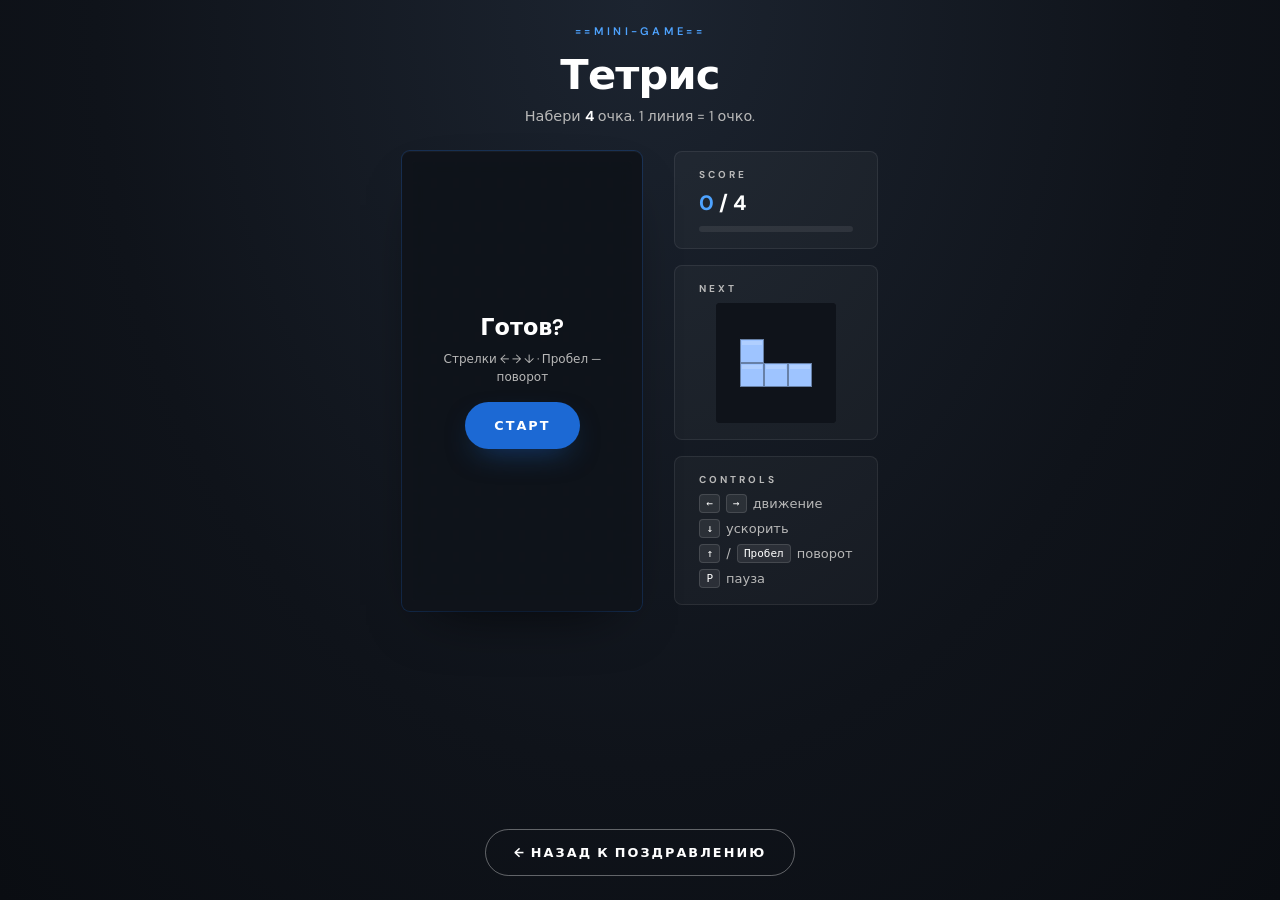
==== tetris.html @ a454e678 "Add files via upload" ====
<!DOCTYPE html>
<html lang="ru">
<head>
<meta charset="UTF-8">
<meta name="viewport" content="width=device-width, initial-scale=1.0, viewport-fit=cover">
<meta name="theme-color" content="#0f131a">
<title>Tetris · BMW Mini-Game</title>
<link rel="preconnect" href="https://fonts.googleapis.com">
<link rel="preconnect" href="https://fonts.gstatic.com" crossorigin>
<link href="https://fonts.googleapis.com/css2?family=DM+Sans:ital,opsz,wght@0,9..40,100..1000;1,9..40,100..1000&display=swap" rel="stylesheet">
<link rel="stylesheet" href="tetris.css">
</head>
<body>

<div class="tetris-wrap">

  <div class="unlock-banner" id="unlockBanner">
    <span class="unlock-banner-dot"></span>
    <span>Поздравления открыты</span>
    <a href="index.html" class="unlock-banner-link">Перейти →</a>
  </div>

  <header class="tetris-header">
    <div class="eyebrow eyebrow-blue">==MINI-GAME==</div>
    <h1 class="tetris-title">Тетрис</h1>
    <p class="tetris-sub">
      Набери <strong>4</strong> очка. 1 линия = 1 очко.
    </p>
  </header>

  <main class="tetris-main">
    <div class="tetris-board-wrap">
      <canvas id="tetrisCanvas" width="240" height="480"></canvas>
      <div class="tetris-overlay show" id="tetrisOverlay">
        <div class="tetris-overlay-inner">
          <div class="tetris-overlay-title" id="overlayTitle">Готов?</div>
          <div class="tetris-overlay-sub" id="overlaySub">
            Стрелки ← → ↓ · Пробел — поворот
          </div>
          <button class="btn btn-primary" id="overlayBtn">СТАРТ</button>
        </div>
      </div>
    </div>

    <aside class="tetris-side">
      <div class="score-card">
        <div class="score-eyebrow">SCORE</div>
        <div class="score-value"><span id="scoreVal">0</span> / 4</div>
        <div class="score-bar"><div class="score-bar-fill" id="scoreBar"></div></div>
      </div>

      <div class="next-card">
        <div class="score-eyebrow">NEXT</div>
        <canvas id="nextCanvas" width="120" height="120"></canvas>
      </div>

      <div class="controls-card">
        <div class="score-eyebrow">CONTROLS</div>
        <ul class="controls-list">
          <li><kbd>←</kbd><kbd>→</kbd> движение</li>
          <li><kbd>↓</kbd> ускорить</li>
          <li><kbd>↑</kbd> / <kbd>Пробел</kbd> поворот</li>
          <li><kbd>P</kbd> пауза</li>
        </ul>
      </div>
    </aside>
  </main>

  <!-- Кнопки ВСЕГДА видны на мобиле — фиксированы внизу -->
  <div class="touch-controls" id="touchControls">
    <button class="touch-btn touch-left" id="btnLeft" aria-label="Влево">
      <svg viewBox="0 0 24 24" width="26" height="26" fill="none" stroke="currentColor" stroke-width="2" stroke-linecap="round" stroke-linejoin="round">
        <polyline points="15 18 9 12 15 6"/>
      </svg>
    </button>
    <button class="touch-btn touch-rotate" id="btnRotate" aria-label="Поворот">
      <svg viewBox="0 0 24 24" width="26" height="26" fill="none" stroke="currentColor" stroke-width="2" stroke-linecap="round" stroke-linejoin="round">
        <polyline points="23 4 23 10 17 10"/>
        <path d="M20.49 15a9 9 0 1 1-2.12-9.36L23 10"/>
      </svg>
    </button>
    <button class="touch-btn touch-right" id="btnRight" aria-label="Вправо">
      <svg viewBox="0 0 24 24" width="26" height="26" fill="none" stroke="currentColor" stroke-width="2" stroke-linecap="round" stroke-linejoin="round">
        <polyline points="9 18 15 12 9 6"/>
      </svg>
    </button>
    <button class="touch-btn touch-down" id="btnDown" aria-label="Вниз">
      <svg viewBox="0 0 24 24" width="26" height="26" fill="none" stroke="currentColor" stroke-width="2" stroke-linecap="round" stroke-linejoin="round">
        <polyline points="6 9 12 15 18 9"/>
      </svg>
    </button>
    <button class="touch-btn touch-pause" id="btnPause" aria-label="Пауза">
      <svg viewBox="0 0 24 24" width="26" height="26" fill="currentColor" stroke="none">
        <rect x="6" y="5" width="4" height="14" rx="1"/>
        <rect x="14" y="5" width="4" height="14" rx="1"/>
      </svg>
    </button>
  </div>

  <footer class="tetris-footer">
    <a href="index.html" class="btn btn-outline-light">← Назад к поздравлению</a>
  </footer>

</div>

<div class="tetris-modal" id="winModal">
  <div class="tetris-modal-inner">
    <div class="eyebrow eyebrow-blue" id="modalEyebrow">SUCCESS</div>
    <h2 class="tetris-modal-title" id="modalTitle">4 очка набраны!</h2>
    <p class="tetris-modal-sub" id="modalSub">
      Поздравления открыты. Можно продолжать или вернуться.
    </p>
    <div class="modal-actions">
      <button class="btn btn-primary" id="modalContinue">ПРОДОЛЖИТЬ</button>
      <a href="index.html" class="btn btn-outline-light">К ПОЗДРАВЛЕНИЮ</a>
    </div>
  </div>
</div>

<script src="tetris.js"></script>
</body>
</html>
---- tetris.css ----
:root {
  --bmw-blue: #1c69d4;
  --bmw-blue-hover: #1559b8;
  --ink: #1e1e1e;
  --body: #4a4a4a;
  --hairline: #e6e6e6;
  --canvas: #ffffff;
  --on-dark: #ffffff;
  --on-dark-soft: #b8b8b8;

  --space-sm: 8px;
  --space-md: 16px;
  --space-lg: 24px;
  --space-xl: 32px;
  --space-2xl: 48px;
  --space-3xl: 64px;

  --radius-sm: 4px;
  --radius-md: 8px;
  --radius-lg: 14px;
}

* { margin: 0; padding: 0; box-sizing: border-box; -webkit-tap-highlight-color: transparent; }

html, body {
  min-height: 100vh;
  font-family: 'DM Sans', system-ui, -apple-system, sans-serif;
  background: radial-gradient(ellipse at 50% 0%, #1c2430 0%, #0f131a 60%, #0a0d12 100%);
  color: var(--on-dark);
  -webkit-font-smoothing: antialiased;
  overflow-x: hidden;
}

.tetris-wrap {
  min-height: 100vh;
  display: flex;
  flex-direction: column;
  padding: var(--space-lg);
  max-width: 1000px;
  margin: 0 auto;
}

.tetris-header { text-align: center; margin-bottom: var(--space-lg); }
.eyebrow {
  font-size: 11px;
  letter-spacing: 0.3em;
  text-transform: uppercase;
  font-weight: 600;
  margin-bottom: var(--space-md);
}
.eyebrow-blue { color: #4ea3ff; }

.tetris-title {
  font-size: clamp(1.6rem, 5vw, 2.6rem);
  font-weight: 700;
  letter-spacing: -0.02em;
  line-height: 1.05;
  margin-bottom: var(--space-sm);
}
.tetris-sub {
  color: var(--on-dark-soft);
  font-size: 0.9rem;
  line-height: 1.5;
}
.tetris-sub strong { color: var(--on-dark); }

.tetris-main {
  display: flex;
  gap: var(--space-xl);
  align-items: flex-start;
  justify-content: center;
  flex-wrap: wrap;
  margin-bottom: var(--space-lg);
}

.tetris-board-wrap {
  position: relative;
  background: #0f131a;
  border-radius: var(--radius-md);
  padding: 10px;
  box-shadow:
    inset 0 1px 0 rgba(255,255,255,0.04),
    0 24px 60px -30px rgba(0,0,0,0.8),
    0 0 0 1px rgba(28,105,212,0.25);
}

#tetrisCanvas {
  display: block;
  width: 220px;
  height: 440px;
  background: #12171e;
  border-radius: var(--radius-sm);
  image-rendering: pixelated;
}

.tetris-overlay {
  position: absolute;
  inset: 10px;
  background: rgba(15, 19, 26, 0.9);
  backdrop-filter: blur(6px);
  border-radius: var(--radius-sm);
  display: flex;
  align-items: center;
  justify-content: center;
  text-align: center;
  padding: var(--space-lg);
  opacity: 0;
  pointer-events: none;
  transition: opacity 0.3s ease;
}
.tetris-overlay.show { opacity: 1; pointer-events: auto; }
.tetris-overlay-inner { max-width: 200px; }
.tetris-overlay-title {
  font-size: 1.4rem;
  font-weight: 700;
  margin-bottom: 8px;
}
.tetris-overlay-sub {
  font-size: 12px;
  color: var(--on-dark-soft);
  margin-bottom: var(--space-md);
  line-height: 1.5;
}

.tetris-side {
  display: flex;
  flex-direction: column;
  gap: var(--space-md);
  min-width: 200px;
}

.score-card,
.next-card,
.controls-card {
  background: rgba(255,255,255,0.03);
  border: 1px solid rgba(255,255,255,0.08);
  border-radius: var(--radius-md);
  padding: var(--space-md) var(--space-lg);
}
.score-eyebrow {
  font-size: 10px;
  letter-spacing: 0.3em;
  text-transform: uppercase;
  color: var(--on-dark-soft);
  font-weight: 700;
  margin-bottom: 8px;
}
.score-value {
  font-size: 1.3rem;
  font-weight: 700;
  margin-bottom: 10px;
}
.score-value span { color: #4ea3ff; }
.score-bar {
  height: 6px;
  background: rgba(255,255,255,0.08);
  border-radius: 999px;
  overflow: hidden;
}
.score-bar-fill {
  height: 100%;
  width: 0%;
  background: linear-gradient(90deg, #1c69d4, #4ea3ff);
  border-radius: 999px;
  transition: width 0.3s ease;
}
#nextCanvas {
  display: block;
  margin: 0 auto;
  background: #0f131a;
  border-radius: var(--radius-sm);
}

.controls-list {
  list-style: none;
  display: flex;
  flex-direction: column;
  gap: 6px;
  font-size: 13px;
  color: var(--on-dark-soft);
}
.controls-list li { display: flex; align-items: center; gap: 6px; }
kbd {
  display: inline-block;
  background: rgba(255,255,255,0.08);
  border: 1px solid rgba(255,255,255,0.12);
  border-radius: 4px;
  padding: 2px 6px;
  font-family: monospace;
  font-size: 11px;
  color: var(--on-dark);
}

.btn {
  display: inline-flex;
  align-items: center;
  justify-content: center;
  gap: 10px;
  padding: 14px 28px;
  font-family: inherit;
  font-size: 0.8rem;
  font-weight: 700;
  letter-spacing: 0.16em;
  text-transform: uppercase;
  border-radius: 999px;
  border: 1px solid transparent;
  cursor: pointer;
  text-decoration: none;
  transition: all 0.3s ease;
}
.btn-primary {
  background: var(--bmw-blue);
  color: var(--on-dark);
  box-shadow: 0 12px 30px -12px rgba(28,105,212,0.55);
}
.btn-primary:hover {
  background: var(--bmw-blue-hover);
  transform: translateY(-2px);
}
.btn-outline-light {
  background: transparent;
  color: var(--on-dark);
  border-color: rgba(255,255,255,0.35);
}
.btn-outline-light:hover {
  background: var(--on-dark);
  color: var(--ink);
  transform: translateY(-2px);
}

.tetris-footer {
  text-align: center;
  margin-top: auto;
  padding-top: var(--space-lg);
}

.tetris-modal {
  position: fixed;
  inset: 0;
  background: rgba(10, 13, 18, 0.85);
  backdrop-filter: blur(8px);
  display: flex;
  align-items: center;
  justify-content: center;
  z-index: 100;
  opacity: 0;
  pointer-events: none;
  transition: opacity 0.4s ease;
  padding: var(--space-lg);
}
.tetris-modal.show { opacity: 1; pointer-events: auto; }
.tetris-modal-inner {
  background: linear-gradient(160deg, #1a2129 0%, #232c35 100%);
  border: 1px solid rgba(28,105,212,0.35);
  border-radius: var(--radius-lg);
  padding: var(--space-2xl) var(--space-xl);
  text-align: center;
  max-width: 400px;
  width: 100%;
}
.tetris-modal-title {
  font-size: 1.5rem;
  font-weight: 700;
  margin-bottom: 12px;
}
.tetris-modal-sub {
  color: var(--on-dark-soft);
  font-size: 0.95rem;
  line-height: 1.6;
  margin-bottom: var(--space-lg);
}
.modal-actions {
  display: flex;
  gap: 10px;
  justify-content: center;
  flex-wrap: wrap;
  margin-top: var(--space-md);
}

.unlock-banner {
  display: none;
  align-items: center;
  gap: 12px;
  margin: 0 auto var(--space-md);
  padding: 10px 18px;
  background: rgba(28, 105, 212, 0.12);
  border: 1px solid rgba(28, 105, 212, 0.4);
  border-radius: 999px;
  font-size: 0.8rem;
  font-weight: 600;
  color: var(--on-dark);
  animation: bannerIn 0.5s ease both;
}
.unlock-banner.show { display: inline-flex; }
.unlock-banner-dot {
  width: 8px;
  height: 8px;
  border-radius: 50%;
  background: #4ea3ff;
  box-shadow: 0 0 10px #4ea3ff;
  animation: dotPulse 1.6s ease-in-out infinite;
}
@keyframes dotPulse {
  0%, 100% { opacity: 0.5; transform: scale(0.85); }
  50% { opacity: 1; transform: scale(1.15); }
}
@keyframes bannerIn {
  from { opacity: 0; transform: translateY(-8px); }
  to { opacity: 1; transform: translateY(0); }
}
.unlock-banner-link {
  color: #4ea3ff;
  text-decoration: none;
  font-weight: 700;
  white-space: nowrap;
}
.unlock-banner-link:hover { text-decoration: underline; }

/* ============================================
   TOUCH CONTROLS — фикс внизу на мобиле
   ============================================ */
.touch-controls { display: none; }

@media (hover: none) and (pointer: coarse), (max-width: 700px) {
  .touch-controls {
    display: grid;
    grid-template-columns: repeat(3, 1fr);
    grid-template-rows: auto auto;
    gap: 8px;

    position: fixed;
    bottom: 0;
    left: 0;
    right: 0;
    padding: 10px 12px calc(10px + env(safe-area-inset-bottom));
    max-width: 100%;
    margin: 0;
    background: rgba(10, 13, 18, 0.96);
    backdrop-filter: blur(12px);
    border-top: 1px solid rgba(255,255,255,0.06);
    z-index: 50;
    user-select: none;
    -webkit-user-select: none;
  }

  .touch-left { grid-column: 1; grid-row: 2; }
  .touch-down { grid-column: 2; grid-row: 2; }
  .touch-right { grid-column: 3; grid-row: 2; }
  .touch-rotate { grid-column: 2; grid-row: 1; }
  .touch-pause {
    grid-column: 1 / span 3;
    grid-row: 3;
    justify-self: center;
    padding: 8px 24px;
    height: 38px;
    background: rgba(255,255,255,0.05);
    border-color: rgba(255,255,255,0.15);
  }

  .tetris-main {
    flex-direction: column;
    align-items: center;
    gap: var(--space-md);
    margin-bottom: var(--space-lg);
  }
  .tetris-board-wrap { padding: 8px; }
  .tetris-overlay { inset: 8px; }

  #tetrisCanvas {
    width: min(220px, 60vw);
    height: auto;
    aspect-ratio: 1 / 2;
  }

  .tetris-side {
    flex-direction: row;
    flex-wrap: wrap;
    justify-content: center;
    min-width: auto;
    width: 100%;
    max-width: 340px;
    gap: 8px;
  }
  .score-card,
  .next-card {
    flex: 1 1 calc(50% - 4px);
    min-width: 130px;
    padding: var(--space-md);
  }
  .controls-card { display: none; }

  .tetris-wrap { padding-bottom: 220px; }

  .tetris-header { margin-bottom: var(--space-md); }
  .tetris-title { font-size: 1.6rem; margin-bottom: 4px; }
  .tetris-sub { font-size: 0.85rem; }
  .eyebrow { margin-bottom: 8px; font-size: 10px; }
}

.touch-btn {
  display: flex;
  align-items: center;
  justify-content: center;
  width: 100%;
  height: 56px;
  background: rgba(28, 105, 212, 0.15);
  color: var(--on-dark);
  border: 1px solid rgba(28, 105, 212, 0.55);
  border-radius: 12px;
  cursor: pointer;
  transition: transform 0.1s ease, background 0.15s ease, box-shadow 0.15s ease;
  touch-action: none;
  -webkit-tap-highlight-color: transparent;
  box-shadow:
    inset 0 1px 0 rgba(255,255,255,0.08),
    0 4px 12px -4px rgba(0,0,0,0.6);
}
.touch-btn:active,
.touch-btn.pressed {
  background: var(--bmw-blue);
  transform: scale(0.95);
  box-shadow:
    inset 0 1px 0 rgba(255,255,255,0.2),
    0 2px 6px -2px rgba(28, 105, 212, 0.8);
}
.touch-btn svg { pointer-events: none; opacity: 0.9; }

@media (max-height: 500px) and (orientation: landscape) {
  .touch-controls {
    position: fixed;
    right: 0;
    top: 0;
    bottom: 0;
    left: auto;
    width: 160px;
    height: 100vh;
    grid-template-columns: 1fr 1fr;
    grid-template-rows: repeat(3, 1fr);
    padding: 8px;
    border-top: none;
    border-left: 1px solid rgba(255,255,255,0.06);
    max-width: 160px;
  }
  .touch-left  { grid-column: 1; grid-row: 1; }
  .touch-right { grid-column: 2; grid-row: 1; }
  .touch-rotate { grid-column: 1 / span 2; grid-row: 2; }
  .touch-down  { grid-column: 1 / span 2; grid-row: 3; }
  .touch-pause {
    grid-column: 1 / span 2;
    grid-row: 4;
    padding: 6px 16px;
    height: 32px;
  }
  .tetris-wrap { padding: 12px; padding-right: 180px; }
  .tetris-header { display: none; }
  #tetrisCanvas { width: 160px; height: auto; }
  .tetris-main { flex-direction: row; }
}
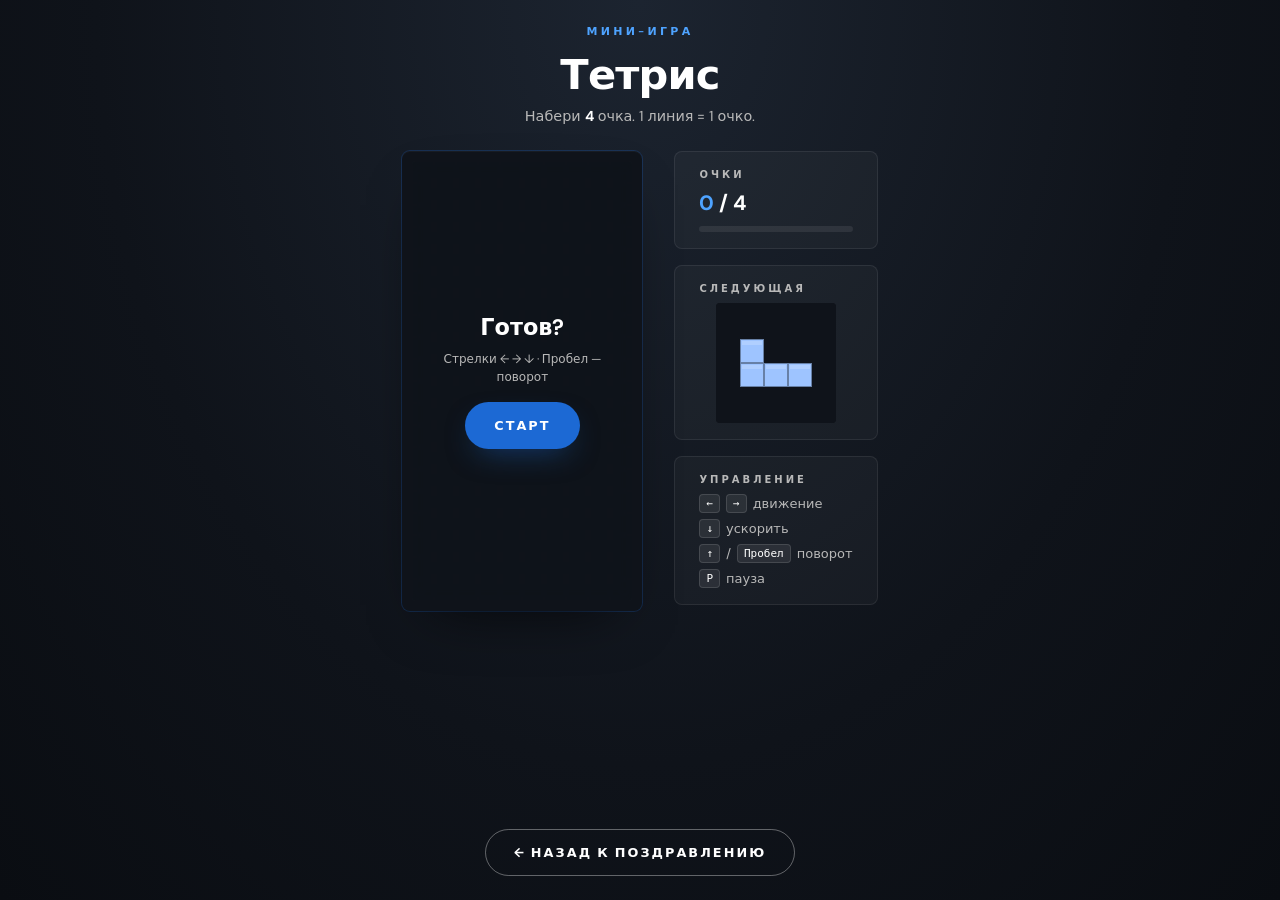
==== commit 4271d8a0: "Add files via upload" ====
--- a/tetris.html
+++ b/tetris.html
@@ -21,7 +21,7 @@
   </div>
 
   <header class="tetris-header">
-    <div class="eyebrow eyebrow-blue">==MINI-GAME==</div>
+    <div class="eyebrow eyebrow-blue">Мини-игра</div>
     <h1 class="tetris-title">Тетрис</h1>
     <p class="tetris-sub">
       Набери <strong>4</strong> очка. 1 линия = 1 очко.
@@ -44,18 +44,18 @@
 
     <aside class="tetris-side">
       <div class="score-card">
-        <div class="score-eyebrow">SCORE</div>
+        <div class="score-eyebrow">Очки</div>
         <div class="score-value"><span id="scoreVal">0</span> / 4</div>
         <div class="score-bar"><div class="score-bar-fill" id="scoreBar"></div></div>
       </div>
 
       <div class="next-card">
-        <div class="score-eyebrow">NEXT</div>
+        <div class="score-eyebrow">Следующая</div>
         <canvas id="nextCanvas" width="120" height="120"></canvas>
       </div>
 
       <div class="controls-card">
-        <div class="score-eyebrow">CONTROLS</div>
+        <div class="score-eyebrow">Управление</div>
         <ul class="controls-list">
           <li><kbd>←</kbd><kbd>→</kbd> движение</li>
           <li><kbd>↓</kbd> ускорить</li>
@@ -66,7 +66,6 @@
     </aside>
   </main>
 
-  <!-- Кнопки ВСЕГДА видны на мобиле — фиксированы внизу -->
   <div class="touch-controls" id="touchControls">
     <button class="touch-btn touch-left" id="btnLeft" aria-label="Влево">
       <svg viewBox="0 0 24 24" width="26" height="26" fill="none" stroke="currentColor" stroke-width="2" stroke-linecap="round" stroke-linejoin="round">
@@ -105,7 +104,7 @@
 
 <div class="tetris-modal" id="winModal">
   <div class="tetris-modal-inner">
-    <div class="eyebrow eyebrow-blue" id="modalEyebrow">SUCCESS</div>
+    <div class="eyebrow eyebrow-blue" id="modalEyebrow">Готово</div>
     <h2 class="tetris-modal-title" id="modalTitle">4 очка набраны!</h2>
     <p class="tetris-modal-sub" id="modalSub">
       Поздравления открыты. Можно продолжать или вернуться.
